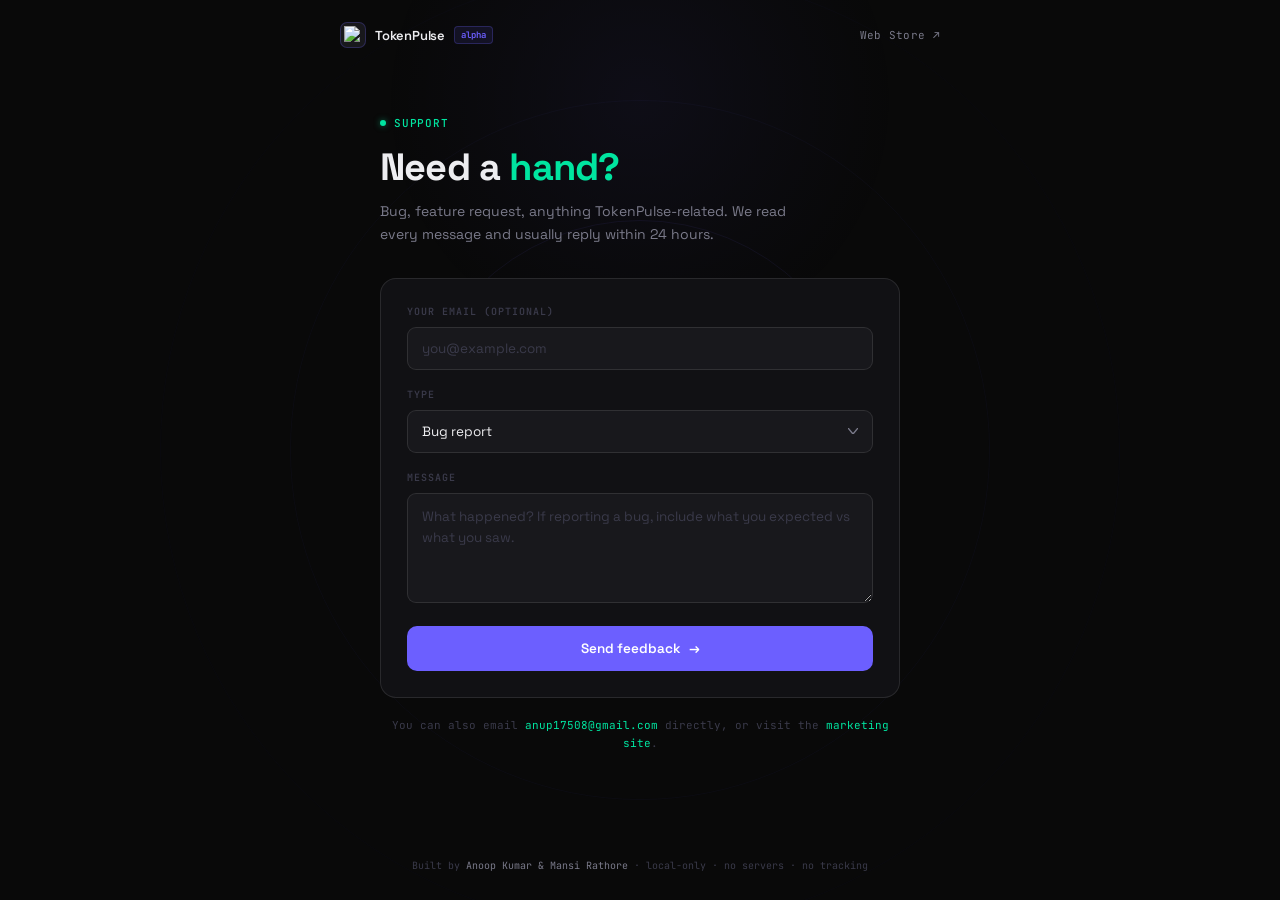
==== support.html @ 5c67743b "Updated the uninstall and support page" ====
<!DOCTYPE html>
<html lang="en">
<head>
<meta charset="UTF-8">
<meta name="viewport" content="width=device-width, initial-scale=1.0">
<title>Support — TokenPulse</title>
<link href="https://fonts.googleapis.com/css2?family=Space+Grotesk:wght@300;400;500;600;700&family=JetBrains+Mono:wght@400;500;600&display=swap" rel="stylesheet">
<style>
*, *::before, *::after { box-sizing: border-box; margin: 0; padding: 0; }

:root {
  --bg:        #090909;
  --s1:        #111114;
  --s2:        #18181C;
  --s3:        #202025;
  --b:         rgba(255,255,255,0.06);
  --bm:        rgba(255,255,255,0.10);
  --t:         #EDEDF0;
  --t2:        #7A7A8A;
  --t3:        #3A3A4A;
  --live:      #00E5A0;
  --live-d:    rgba(0,229,160,0.10);
  --live-b:    rgba(0,229,160,0.22);
  --acc:       #6C5FFF;
  --acc-d:     rgba(108,95,255,0.10);
  --acc-b:     rgba(108,95,255,0.25);
}

html, body {
  width: 100%; min-height: 100vh;
  background: var(--bg); color: var(--t);
  font-family: 'Space Grotesk', -apple-system, sans-serif;
  -webkit-font-smoothing: antialiased;
}

.bg-rings { position: fixed; inset: 0; pointer-events: none; z-index: 0; overflow: hidden; }
.ring { position: absolute; border-radius: 50%; border: 1px solid rgba(108,95,255,0.07); top: 50%; left: 50%; transform: translate(-50%, -50%); }
.ring-1 { width: 460px; height: 460px; }
.ring-2 { width: 700px; height: 700px; border-color: rgba(108,95,255,0.04); }
.ring-3 { width: 960px; height: 960px; border-color: rgba(108,95,255,0.025); }
.bg-glow { position: absolute; top: -180px; left: 50%; transform: translateX(-50%); width: 560px; height: 560px; border-radius: 50%; background: radial-gradient(circle, rgba(108,95,255,0.06) 0%, transparent 65%); }

.page { position: relative; z-index: 1; min-height: 100vh; display: flex; flex-direction: column; padding: 0 24px; }

.nav { display: flex; align-items: center; justify-content: space-between; padding: 22px 0; max-width: 600px; width: 100%; margin: 0 auto; }
.nav-brand { display: flex; align-items: center; gap: 9px; }
.nav-mark { width: 26px; height: 26px; border-radius: 7px; background: var(--s2); border: 1px solid var(--acc-b); display: flex; align-items: center; justify-content: center; overflow: hidden; }
.nav-mark img { width: 18px; height: 18px; display: block; }
.nav-name { font-size: 13px; font-weight: 600; color: var(--t); letter-spacing: -0.2px; }
.nav-alpha { font-family: 'JetBrains Mono', monospace; font-size: 9px; font-weight: 600; color: var(--acc); background: var(--acc-d); border: 1px solid var(--acc-b); padding: 2px 6px; border-radius: 4px; }
.store-link { font-family: 'JetBrains Mono', monospace; font-size: 11px; color: var(--t2); text-decoration: none; letter-spacing: 0.3px; }
.store-link:hover { color: var(--t); }

.center { flex: 1; display: flex; align-items: center; justify-content: center; padding: 24px 0 48px; }
.wrap { width: 100%; max-width: 520px; }

.eyebrow-row { display: flex; align-items: center; gap: 8px; margin-bottom: 16px; }
.eyebrow-dot { width: 6px; height: 6px; border-radius: 50%; background: var(--live); box-shadow: 0 0 6px rgba(0,229,160,0.5); animation: blink 2s ease-in-out infinite; }
@keyframes blink { 0%,100%{opacity:1;} 50%{opacity:0.35;} }
.eyebrow-text { font-family: 'JetBrains Mono', monospace; font-size: 11px; font-weight: 500; color: var(--live); letter-spacing: 0.8px; text-transform: uppercase; }

h1 { font-size: clamp(28px, 4vw, 38px); font-weight: 700; line-height: 1.15; letter-spacing: -0.8px; color: var(--t); margin-bottom: 10px; }
h1 em { font-style: normal; color: var(--live); }
.sub { font-size: 14px; color: var(--t2); line-height: 1.65; margin-bottom: 32px; max-width: 440px; }

.card { background: var(--s1); border: 1px solid var(--bm); border-radius: 16px; padding: 26px; }

.field { margin-bottom: 18px; }
.field-label { font-family: 'JetBrains Mono', monospace; font-size: 10px; font-weight: 600; letter-spacing: 1px; text-transform: uppercase; color: var(--t3); margin-bottom: 9px; }
.field input, .field select, .field textarea {
  width: 100%; padding: 12px 14px;
  background: var(--s2); color: var(--t);
  border: 1px solid var(--bm); border-radius: 9px;
  font-size: 13.5px; font-family: 'Space Grotesk', sans-serif;
  outline: none; transition: border-color 0.15s;
}
.field input::placeholder, .field textarea::placeholder { color: var(--t3); }
.field input:focus, .field select:focus, .field textarea:focus { border-color: var(--acc-b); }
.field textarea { resize: vertical; min-height: 110px; line-height: 1.6; }
.field select { cursor: pointer; appearance: none; background-image: url("data:image/svg+xml,%3Csvg xmlns='http://www.w3.org/2000/svg' width='10' height='6'%3E%3Cpath d='M0 0L5 6L10 0' fill='none' stroke='%237A7A8A' stroke-width='1.4'/%3E%3C/svg%3E"); background-repeat: no-repeat; background-position: right 14px center; }

.submit-btn {
  width: 100%; padding: 14px; border-radius: 10px;
  background: var(--acc); color: #fff; border: none;
  font-size: 13.5px; font-weight: 600; cursor: pointer;
  font-family: 'Space Grotesk', sans-serif;
  display: flex; align-items: center; justify-content: center; gap: 8px;
  transition: all 0.15s ease;
}
.submit-btn:hover { background: #7D71FF; transform: translateY(-1px); }
.submit-btn:disabled { opacity: 0.5; cursor: not-allowed; transform: none; }

.footer-note { font-family: 'JetBrains Mono', monospace; font-size: 11px; color: var(--t3); margin-top: 18px; text-align: center; line-height: 1.7; }
.footer-note a { color: var(--live); text-decoration: none; }
.footer-note a:hover { text-decoration: underline; }

.byline { padding: 36px 0 28px; max-width: 600px; width: 100%; margin: 0 auto; text-align: center; }
.byline-text { font-family: 'JetBrains Mono', monospace; font-size: 10px; color: var(--t3); }
.byline-text span { color: var(--t2); }

/* success */
.success { display: none; text-align: left; }
.success-icon-wrap { width: 48px; height: 48px; border-radius: 12px; background: var(--live-d); border: 1px solid var(--live-b); display: flex; align-items: center; justify-content: center; margin-bottom: 20px; }
.success-icon-dot { width: 10px; height: 10px; border-radius: 50%; background: var(--live); box-shadow: 0 0 8px rgba(0,229,160,0.5); }
.success h2 { font-size: 24px; font-weight: 700; letter-spacing: -0.4px; margin-bottom: 8px; }
.success p { font-size: 13.5px; color: var(--t2); line-height: 1.6; }
</style>
</head>
<body>

<div class="bg-rings">
  <div class="bg-glow"></div>
  <div class="ring ring-1"></div>
  <div class="ring ring-2"></div>
  <div class="ring ring-3"></div>
</div>

<div class="page">
  <nav class="nav">
    <div class="nav-brand">
      <div class="nav-mark"><img src="../icons/icon48.png" alt="TokenPulse"></div>
      <span class="nav-name">TokenPulse</span>
      <span class="nav-alpha">alpha</span>
    </div>
    <a class="store-link" href="https://chromewebstore.google.com/detail/tokenpulse-%E2%80%94-chatgpt-clau/oimclhdbljodjkankcnalklchfcehhic" target="_blank">Web Store ↗</a>
  </nav>

  <div class="center">
    <div class="wrap">

      <div id="form-state">
        <div class="eyebrow-row">
          <div class="eyebrow-dot"></div>
          <span class="eyebrow-text">Support</span>
        </div>
        <h1>Need a <em>hand?</em></h1>
        <p class="sub">Bug, feature request, anything TokenPulse-related. We read every message and usually reply within 24 hours.</p>

        <div class="card">
          <div class="field">
            <div class="field-label">Your email (optional)</div>
            <input type="email" id="email" placeholder="you@example.com">
          </div>

          <div class="field">
            <div class="field-label">Type</div>
            <select id="type">
              <option value="bug">Bug report</option>
              <option value="feature">Feature request</option>
              <option value="other">Something else</option>
            </select>
          </div>

          <div class="field">
            <div class="field-label">Message</div>
            <textarea id="message" placeholder="What happened? If reporting a bug, include what you expected vs what you saw."></textarea>
          </div>

          <button class="submit-btn" id="submit-btn">Send feedback <span>→</span></button>
        </div>

        <p class="footer-note">
          You can also email <a href="mailto:anup17508@gmail.com">anup17508@gmail.com</a> directly,
          or visit the <a href="https://anu-ship-it.github.io/TokenPulse" target="_blank">marketing site</a>.
        </p>
      </div>

      <div class="success" id="success-state">
        <div class="success-icon-wrap"><div class="success-icon-dot"></div></div>
        <h2>Thanks — message sent.</h2>
        <p>We read every message and usually reply within 24 hours.</p>
      </div>

    </div>
  </div>

  <div class="byline">
    <div class="byline-text">Built by <span>Anoop Kumar &amp; Mansi Rathore</span> · local-only · no servers · no tracking</div>
  </div>
</div>

<script>
document.getElementById("submit-btn").addEventListener("click", async () => {
  const email = document.getElementById("email").value;
  const type = document.getElementById("type").value;
  const message = document.getElementById("message").value;
  const btn = document.getElementById("submit-btn");

  if (!message.trim()) {
    document.getElementById("message").style.borderColor = "#FF6B6B";
    return;
  }

  btn.disabled = true;
  btn.textContent = "Sending...";

  try {
    const res = await fetch("https://formspree.io/f/xqeoqzdg", {
      method: "POST",
      headers: { "Content-Type": "application/json", "Accept": "application/json" },
      body: JSON.stringify({
        email: email || "not provided",
        type,
        message,
        source: "support_page",
      }),
    });

    if (res.ok) {
      document.getElementById("form-state").style.display = "none";
      document.getElementById("success-state").style.display = "block";
    } else {
      btn.disabled = false;
      btn.textContent = "Send feedback →";
    }
  } catch (_) {
    btn.disabled = false;
    btn.textContent = "Send feedback →";
  }
});
</script>
</body>
</html>
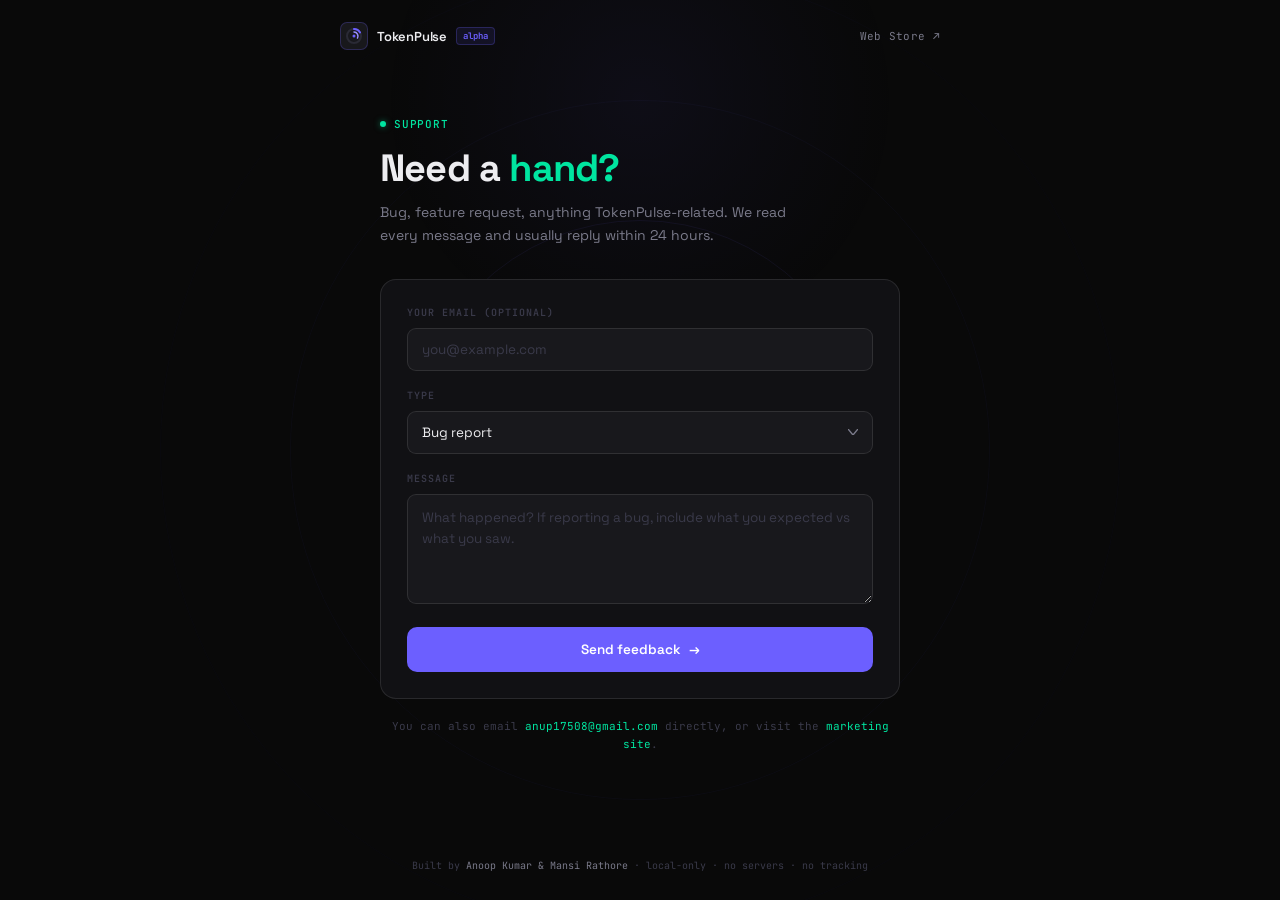
==== commit e4356d08: "Fixed the broken links" ====
--- a/support.html
+++ b/support.html
@@ -44,8 +44,7 @@
 
 .nav { display: flex; align-items: center; justify-content: space-between; padding: 22px 0; max-width: 600px; width: 100%; margin: 0 auto; }
 .nav-brand { display: flex; align-items: center; gap: 9px; }
-.nav-mark { width: 26px; height: 26px; border-radius: 7px; background: var(--s2); border: 1px solid var(--acc-b); display: flex; align-items: center; justify-content: center; overflow: hidden; }
-.nav-mark img { width: 18px; height: 18px; display: block; }
+.nav-mark { width: 28px; height: 28px; border-radius: 7px; background: var(--s2); border: 1px solid var(--acc-b); display: flex; align-items: center; justify-content: center; flex-shrink: 0; }
 .nav-name { font-size: 13px; font-weight: 600; color: var(--t); letter-spacing: -0.2px; }
 .nav-alpha { font-family: 'JetBrains Mono', monospace; font-size: 9px; font-weight: 600; color: var(--acc); background: var(--acc-d); border: 1px solid var(--acc-b); padding: 2px 6px; border-radius: 4px; }
 .store-link { font-family: 'JetBrains Mono', monospace; font-size: 11px; color: var(--t2); text-decoration: none; letter-spacing: 0.3px; }
@@ -118,7 +117,15 @@
 <div class="page">
   <nav class="nav">
     <div class="nav-brand">
-      <div class="nav-mark"><img src="../icons/icon48.png" alt="TokenPulse"></div>
+      <div class="nav-mark">
+        <svg width="18" height="18" viewBox="0 0 18 18" fill="none" xmlns="http://www.w3.org/2000/svg">
+          <circle cx="9" cy="9" r="7" stroke="#2a2a35" stroke-width="2"/>
+          <path d="M9 2 a7 7 0 0 1 6.06 3.5" stroke="#6C5FFF" stroke-width="2" stroke-linecap="round"/>
+          <circle cx="9" cy="9" r="4" stroke="#1a1a22" stroke-width="1.5"/>
+          <path d="M9 5 a4 4 0 0 1 3.46 2 a4 4 0 0 1 0 4" stroke="#9B8FFF" stroke-width="1.5" stroke-linecap="round"/>
+          <circle cx="9" cy="9" r="1.5" fill="#6C5FFF"/>
+        </svg>
+      </div>
       <span class="nav-name">TokenPulse</span>
       <span class="nav-alpha">alpha</span>
     </div>
@@ -220,4 +227,4 @@
 });
 </script>
 </body>
-</html>
+</html>
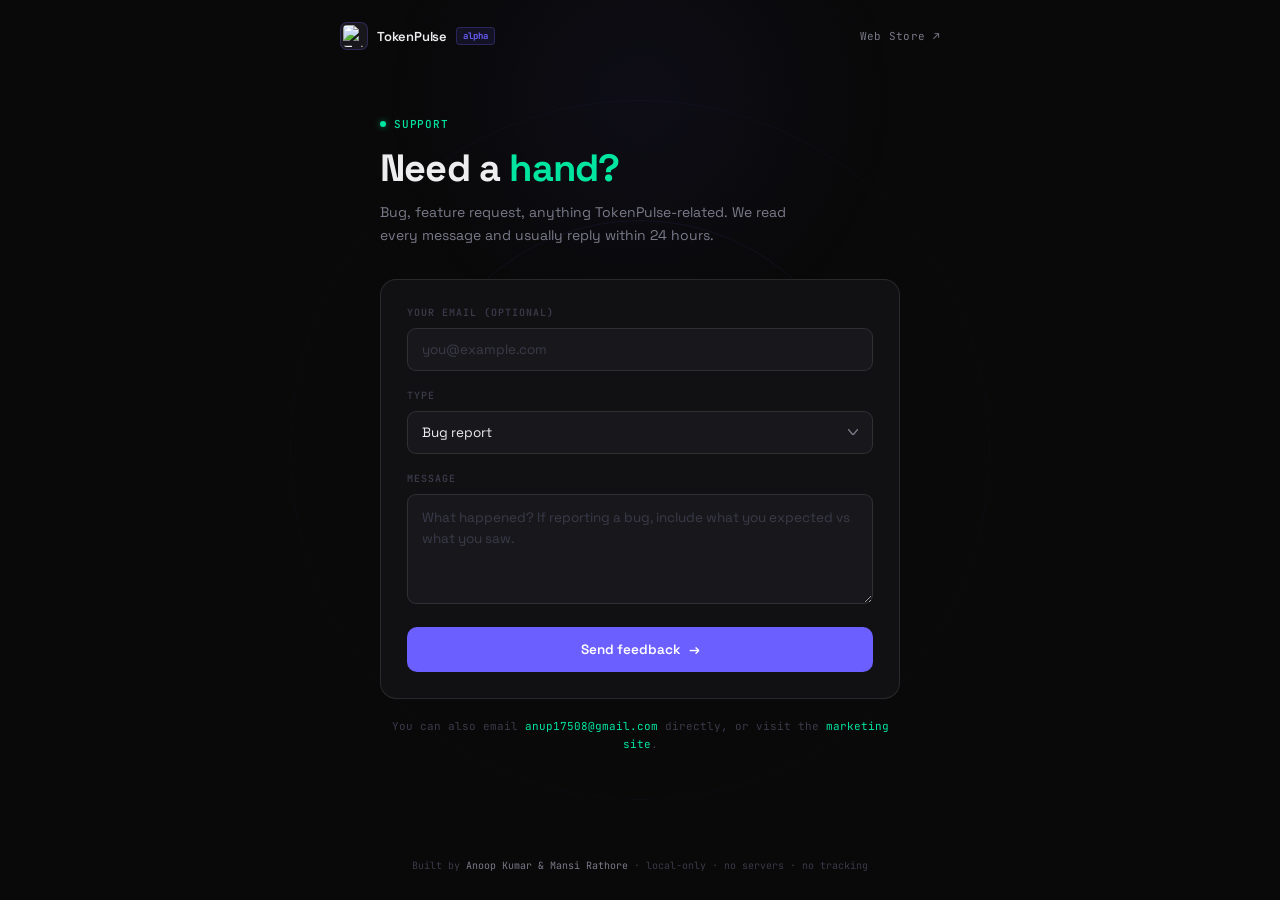
==== commit 7eb16dea: "Fixed the logo on page" ====
--- a/support.html
+++ b/support.html
@@ -44,7 +44,7 @@
 
 .nav { display: flex; align-items: center; justify-content: space-between; padding: 22px 0; max-width: 600px; width: 100%; margin: 0 auto; }
 .nav-brand { display: flex; align-items: center; gap: 9px; }
-.nav-mark { width: 28px; height: 28px; border-radius: 7px; background: var(--s2); border: 1px solid var(--acc-b); display: flex; align-items: center; justify-content: center; flex-shrink: 0; }
+.nav-mark { width: 28px; height: 28px; border-radius: 7px; background: var(--s2); border: 1px solid var(--acc-b); display: flex; align-items: center; justify-content: center; flex-shrink: 0; overflow: hidden; }
 .nav-name { font-size: 13px; font-weight: 600; color: var(--t); letter-spacing: -0.2px; }
 .nav-alpha { font-family: 'JetBrains Mono', monospace; font-size: 9px; font-weight: 600; color: var(--acc); background: var(--acc-d); border: 1px solid var(--acc-b); padding: 2px 6px; border-radius: 4px; }
 .store-link { font-family: 'JetBrains Mono', monospace; font-size: 11px; color: var(--t2); text-decoration: none; letter-spacing: 0.3px; }
@@ -117,15 +117,7 @@
 <div class="page">
   <nav class="nav">
     <div class="nav-brand">
-      <div class="nav-mark">
-        <svg width="18" height="18" viewBox="0 0 18 18" fill="none" xmlns="http://www.w3.org/2000/svg">
-          <circle cx="9" cy="9" r="7" stroke="#2a2a35" stroke-width="2"/>
-          <path d="M9 2 a7 7 0 0 1 6.06 3.5" stroke="#6C5FFF" stroke-width="2" stroke-linecap="round"/>
-          <circle cx="9" cy="9" r="4" stroke="#1a1a22" stroke-width="1.5"/>
-          <path d="M9 5 a4 4 0 0 1 3.46 2 a4 4 0 0 1 0 4" stroke="#9B8FFF" stroke-width="1.5" stroke-linecap="round"/>
-          <circle cx="9" cy="9" r="1.5" fill="#6C5FFF"/>
-        </svg>
-      </div>
+      <div class="nav-mark"><img src="https://raw.githubusercontent.com/anu-ship-it/TokenPulse/main/src/icons/icon48.png" alt="TokenPulse" width="22" height="22" style="display:block;border-radius:4px;"></div>
       <span class="nav-name">TokenPulse</span>
       <span class="nav-alpha">alpha</span>
     </div>
@@ -227,4 +219,4 @@
 });
 </script>
 </body>
-</html>+</html>
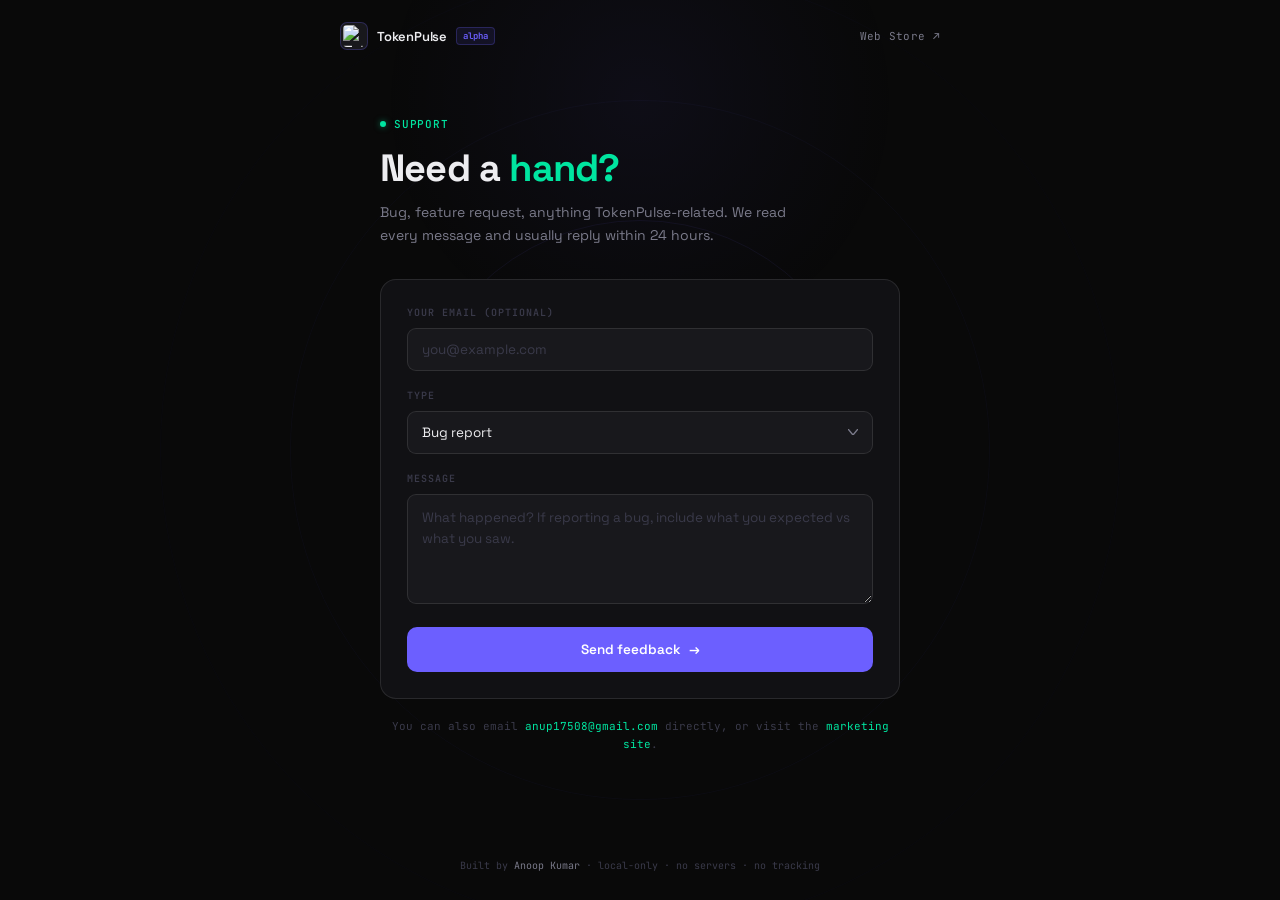
==== commit a242557e: "Done some improvement" ====
--- a/support.html
+++ b/support.html
@@ -117,7 +117,7 @@
 <div class="page">
   <nav class="nav">
     <div class="nav-brand">
-      <div class="nav-mark"><img src="https://raw.githubusercontent.com/anu-ship-it/TokenPulse/main/src/icons/icon48.png" alt="TokenPulse" width="22" height="22" style="display:block;border-radius:4px;"></div>
+      <div class="nav-mark"><img src="https://raw.githubusercontent.com/anu-ship-it/TokenPulse/main/src/icons/icon128.png" alt="TokenPulse" width="22" height="22" style="display:block;border-radius:4px;"></div>
       <span class="nav-name">TokenPulse</span>
       <span class="nav-alpha">alpha</span>
     </div>
@@ -174,7 +174,7 @@
   </div>
 
   <div class="byline">
-    <div class="byline-text">Built by <span>Anoop Kumar &amp; Mansi Rathore</span> · local-only · no servers · no tracking</div>
+    <div class="byline-text">Built by <span>Anoop Kumar </span> · local-only · no servers · no tracking</div>
   </div>
 </div>
 
